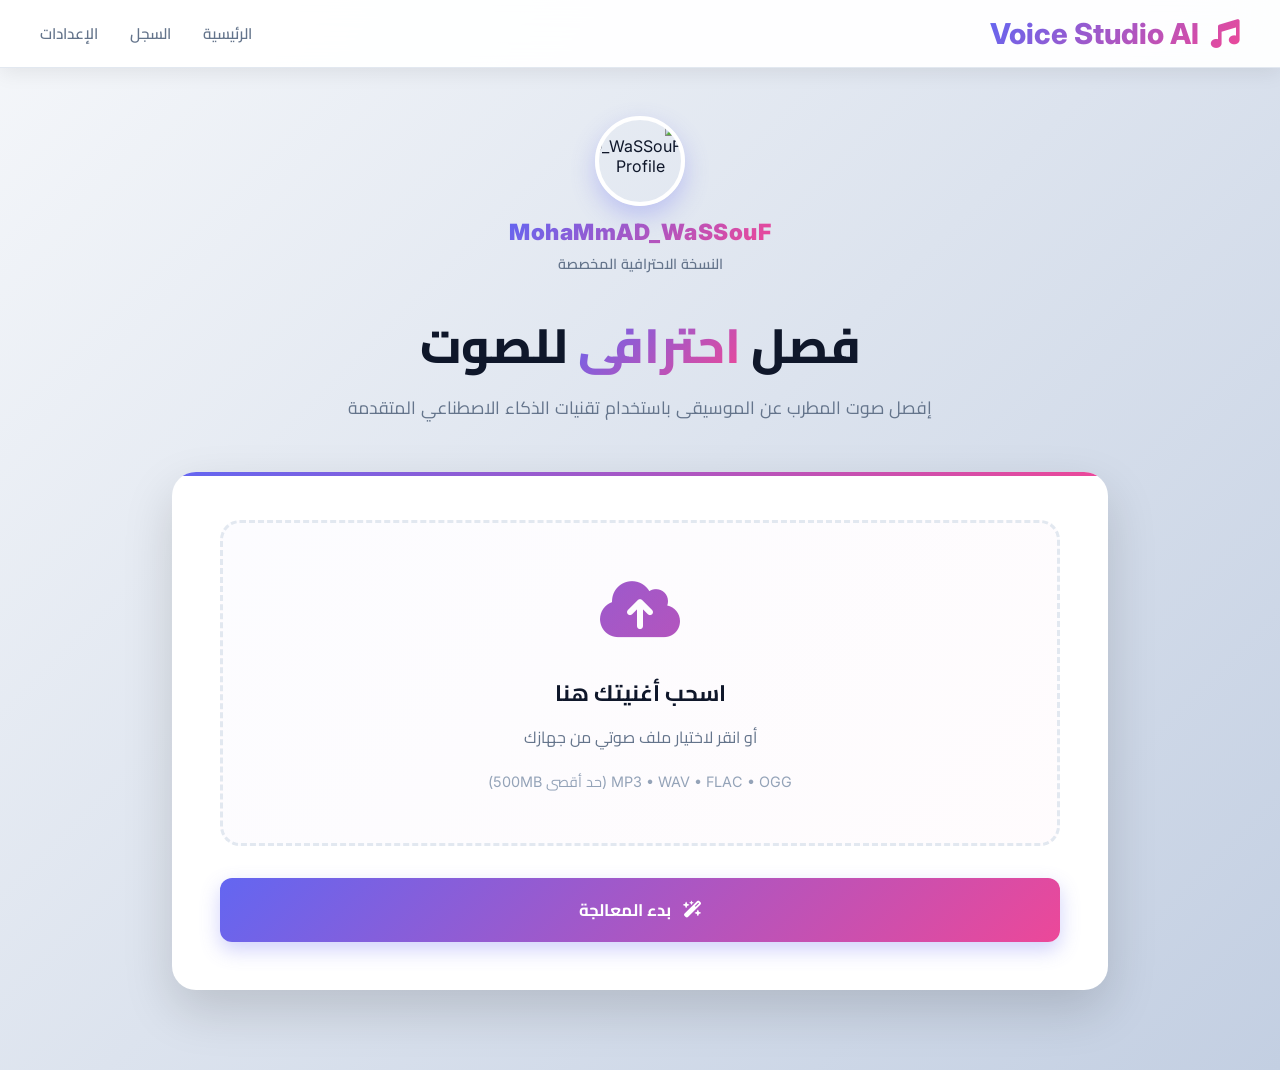
==== index.html @ 157fcd75 "Add files via upload" ====
<!DOCTYPE html>
<html lang="ar" dir="rtl"><head><link rel="manifest" href="manifest.json">

  <meta name="description" content="وصف موقعك لمحركات البحث يكتب هنا.">
  <meta name="keywords" content="كلمات, مفتاحية, عن, الموقع">
  <meta name="author" content="اسم المطور">
  <meta name="robots" content="index, follow">
  <meta name="theme-color" content="#000000">
  <link rel="canonical" href="https://yourdomain.com/">

  <meta property="og:type" content="website">
  <meta property="og:url" content="https://yourdomain.com/">
  <meta property="og:title" content="AI Voice Studio Pro - منصة فصل الصوت الذكية">
  <meta property="og:description" content="وصف الموقع الذي يظهر عند مشاركة الرابط.">
  <meta property="og:image" content="icon-512.png">
  <meta property="og:image:width" content="1200">
  <meta property="og:image:height" content="630">
  <meta property="og:locale" content="ar_AR">
  <meta property="og:site_name" content="AI Voice Studio Pro - منصة فصل الصوت الذكية">

  <meta name="twitter:card" content="summary_large_image">
  <meta name="twitter:title" content="AI Voice Studio Pro - منصة فصل الصوت الذكية">
  <meta name="twitter:description" content="وصف خاص يظهر على منصة تويتر.">
  <meta name="twitter:image" content="icon-512.png">

  <link rel="icon" type="image/png" sizes="192x192" href="icon-192.png">
  <link rel="apple-touch-icon" href="icon-192.png">
  <meta charset="UTF-8">
  <meta name="viewport" content="width=device-width, initial-scale=1.0">
  <title>AI Voice Studio Pro - منصة فصل الصوت الذكية</title>
  <link href="https://fonts.googleapis.com/css2?family=Inter:wght@400;500;600;700;800&amp;family=Cairo:wght@400;600;700;900&amp;display=swap" rel="stylesheet">
  <link rel="stylesheet" href="https://cdnjs.cloudflare.com/ajax/libs/font-awesome/6.4.0/css/all.min.css">

  <link rel="stylesheet" href="style.css">
</head>

<body>
  <!-- NAVBAR -->
  <nav class="navbar">
    <div class="navbar-container">
      <div class="logo">
        <i class="fas fa-music"></i>
        Voice Studio AI
      </div>
      <div class="nav-links">
        <a href="#" class="nav-link" onclick="showPage('home')">الرئيسية</a>
        <a href="#" class="nav-link" onclick="showPage('history')">السجل</a>
        <a href="#" class="nav-link" onclick="showPage('settings')">الإعدادات</a>
      </div>
    </div>
  </nav>

  <!-- HOME PAGE -->
  <div id="home" class="page active">
    <div class="container">

      <!-- PROFILE SECTION ADDED HERE -->
      <div class="profile-wrapper">
        <img src="https://midomido.neocities.org/Imageme/file_00000000b0e471f4bb14b679b943d519.png" alt="MohaMmAD_WaSSouF Profile" class="profile-avatar">
        <h2 class="profile-name">MohaMmAD_WaSSouF</h2>
        <p style="font-size: 0.9rem; color: var(--text-light); margin-top: 5px; font-weight: 600;">النسخة الاحترافية المخصصة</p>
      </div>

      <div class="header-section">
        <h1>فصل <span class="gradient-text">احترافي</span> للصوت</h1>
        <p>إفصل صوت المطرب عن الموسيقى باستخدام تقنيات الذكاء الاصطناعي المتقدمة</p>
      </div>

      <div class="main-card">
        <div class="upload-area" id="uploadArea" ondrop="handleDrop(event)" ondragover="handleDragOver(event)" ondragleave="handleDragLeave(event)" onclick="document.getElementById('audioFile').click()">
          <div class="upload-icon">
            <i class="fas fa-cloud-arrow-up"></i>
          </div>
          <h2 class="upload-title">اسحب أغنيتك هنا</h2>
          <p class="upload-desc">أو انقر لاختيار ملف صوتي من جهازك</p>
          <p style="color: #94a3b8; font-size: 0.9rem;">MP3 • WAV • FLAC • OGG (حد أقصى 500MB)</p>
        </div>

        <input type="file" id="audioFile" accept="audio/*" onchange="handleFileSelect(event)">

        <div class="file-info-section" id="fileInfo">
          <div class="file-details">
            <div class="detail-box">
              <div class="detail-label">اسم الملف</div>
              <div class="detail-value" id="fileName">-</div>
            </div>
            <div class="detail-box">
              <div class="detail-label">الحجم</div>
              <div class="detail-value" id="fileSize">-</div>
            </div>
            <div class="detail-box">
              <div class="detail-label">المدة</div>
              <div class="detail-value" id="fileDuration">-</div>
            </div>
            <div class="detail-box">
              <div class="detail-label">الجودة</div>
              <div class="detail-value">320 kbps</div>
            </div>
          </div>
        </div>

        <div class="waveform-section" id="waveformSection">
          <div class="waveform-title">🎵 معاينة موجة الصوت</div>
          <canvas id="waveformCanvas"></canvas>
        </div>

        <div class="settings-section" id="settingsSection">
          <div class="settings-title">
            <i class="fas fa-sliders"></i> إعدادات المعالجة
          </div>
          <div class="settings-grid">
            <div class="setting-group">
              <label class="setting-label">دقة المعالجة</label>
              <select id="cfg_window" class="setting-select">
                <option value="320">عادي - سريع</option>
                <option value="512">متوازن - موصى به</option>
                <option value="1024" selected="">عالي - الأفضل</option>
              </select>
            </div>
            <div class="setting-group">
              <label class="setting-label">قوة العزل (1-10)</label>
              <input type="range" id="cfg_agg" min="1" max="10" value="5" style="width: 100%;">
              <small style="color: var(--text-light); margin-top: 0.5rem;">القيمة الحالية: <span id="aggValue">5</span></small>
            </div>
          </div>
          <div style="display: flex; flex-direction: column; gap: 0.75rem;">
            <label class="setting-checkbox">
              <input type="checkbox" id="cfg_post" checked="">
              <span>تصفية التشويش والضوضاء</span>
            </label>
            <label class="setting-checkbox">
              <input type="checkbox" id="cfg_high" checked="">
              <span>معالجة الترددات العالية</span>
            </label>
            <label class="setting-checkbox">
              <input type="checkbox" id="cfg_tta">
              <span>تحسين الذكاء الاصطناعي (TTA)</span>
            </label>
          </div>
        </div>

        <div class="progress-section" id="progressSection">
          <div class="progress-header">
            <span class="progress-status" id="progressStatus">جاري المعالجة...</span>
            <span class="progress-percent" id="progressPercent">0%</span>
          </div>
          <div class="progress-bar">
            <div class="progress-fill" id="progressFill"></div>
          </div>
          <div class="steps-container">
            <div class="step" id="step1">
              <div class="step-icon"><i class="fas fa-cloud-arrow-up"></i></div>
              <div class="step-label">الرفع</div>
            </div>
            <div class="step" id="step2">
              <div class="step-icon"><i class="fas fa-wand-magic-sparkles"></i></div>
              <div class="step-label">التحليل</div>
            </div>
            <div class="step" id="step3">
              <div class="step-icon"><i class="fas fa-sliders"></i></div>
              <div class="step-label">المعالجة</div>
            </div>
            <div class="step" id="step4">
              <div class="step-icon"><i class="fas fa-check"></i></div>
              <div class="step-label">الإنهاء</div>
            </div>
          </div>
        </div>

        <div class="results-section" id="resultsSection">
          <!-- Vocals -->
          <div class="result-item vocal">
            <div class="result-header">
              <div class="result-icon vocal"><i class="fas fa-microphone"></i></div>
              <div class="result-info">
                <h3>صوت المطرب</h3>
                <p>المسار الصوتي المعزول بنقاء عالي</p>
              </div>
            </div>
            <div class="player-container">
              <button class="play-btn" onclick="togglePlay('vocalAudio', this)">
                <i class="fas fa-play"></i>
              </button>
              <div class="timeline-container">
                <div class="time-display">
                  <span id="vocalCurrent">0:00</span>
                  <span id="vocalTotal">0:00</span>
                </div>
                <input type="range" class="timeline" id="vocalSeek" min="0" max="100" value="0" oninput="seekAudio('vocalAudio', this.value)">
              </div>
            </div>
            <audio id="vocalAudio" ontimeupdate="updateProgress('vocalAudio', 'vocalSeek', 'vocalCurrent')" onloadedmetadata="setDuration('vocalAudio', 'vocalTotal')"></audio>
            <button class="btn btn-secondary btn-sm" onclick="downloadAudio('vocalAudio', 'Vocals.wav')">
              <i class="fas fa-download"></i> تحميل
            </button>
          </div>

          <!-- Instrumental -->
          <div class="result-item inst">
            <div class="result-header">
              <div class="result-icon inst"><i class="fas fa-music"></i></div>
              <div class="result-info">
                <h3>الموسيقى الخلفية</h3>
                <p>المسار الموسيقي المعزول بشكل نظيف</p>
              </div>
            </div>
            <div class="player-container">
              <button class="play-btn" onclick="togglePlay('instAudio', this)">
                <i class="fas fa-play"></i>
              </button>
              <div class="timeline-container">
                <div class="time-display">
                  <span id="instCurrent">0:00</span>
                  <span id="instTotal">0:00</span>
                </div>
                <input type="range" class="timeline" id="instSeek" min="0" max="100" value="0" oninput="seekAudio('instAudio', this.value)">
              </div>
            </div>
            <audio id="instAudio" ontimeupdate="updateProgress('instAudio', 'instSeek', 'instCurrent')" onloadedmetadata="setDuration('instAudio', 'instTotal')"></audio>
            <button class="btn btn-secondary btn-sm" onclick="downloadAudio('instAudio', 'Instrumental.wav')">
              <i class="fas fa-download"></i> تحميل
            </button>
          </div>
        </div>

        <button class="btn btn-primary" id="processBtn" onclick="startProcessing()" style="margin-top: 2rem;">
          <i class="fas fa-wand-magic-sparkles"></i> بدء المعالجة
        </button>
      </div>
    </div>
  </div>

  <!-- HISTORY PAGE -->
  <div id="history" class="page">
    <div class="container">
      <h1 style="margin-bottom: 2rem;">📋 سجل المعالجات</h1>
      <div class="main-card">
        <div id="historyList"></div>
        <button class="btn btn-secondary" onclick="clearHistory()" style="margin-top: 1rem;">
          <i class="fas fa-trash"></i> مسح السجل
        </button>
      </div>
    </div>
  </div>

  <!-- SETTINGS PAGE -->
  <div id="settings" class="page">
    <div class="container">
      <h1 style="margin-bottom: 2rem;">⚙️ الإعدادات المتقدمة</h1>
      <div class="main-card">
        <div class="settings-section show">
          <div class="settings-title">
            <i class="fas fa-sliders"></i> إعدادات المحرك المتقدمة
          </div>
          <button class="btn btn-primary" onclick="saveSettings()">
            <i class="fas fa-save"></i> حفظ الإعدادات
          </button>
        </div>
      </div>
    </div>
  </div>

  <!-- TOAST CONTAINER -->
  <div class="toast-container" id="toastContainer"></div>




    <script type="module" src="script.js"></script>


<script>if('serviceWorker' in navigator){window.addEventListener('load',()=>{navigator.serviceWorker.register('sw.js').then(r=>console.log('SW registered:',r.scope)).catch(e=>console.error('SW registration failed:',e));});}</script></body></html>
---- style.css ----
* {
  margin: 0;
  padding: 0;
  box-sizing: border-box;
}

:root {
  --primary: #6366f1;
  --primary-light: #818cf8;
  --secondary: #ec4899;
  --accent: #14b8a6;
  --success: #10b981;
  --warning: #f59e0b;
  --danger: #ef4444;
  --bg-main: #ffffff;
  --bg-light: #f8fafc;
  --bg-dark: #1e293b;
  --text-dark: #0f172a;
  --text-light: #64748b;
  --border-color: #e2e8f0;
  --shadow: 0 10px 30px rgba(0, 0, 0, 0.1);
  --shadow-lg: 0 20px 50px rgba(0, 0, 0, 0.15);
}

html {
  scroll-behavior: smooth;
}

body {
  font-family: 'Inter', 'Cairo', sans-serif;
  background: linear-gradient(135deg, #f5f7fa 0%, #c3cfe2 100%);
  min-height: 100vh;
  color: var(--text-dark);
}

/* ====== NAVBAR ====== */
.navbar {
  background: rgba(255, 255, 255, 0.95);
  backdrop-filter: blur(20px);
  box-shadow: 0 4px 20px rgba(0, 0, 0, 0.08);
  padding: 1rem 2rem;
  position: sticky;
  top: 0;
  z-index: 100;
  border-bottom: 1px solid var(--border-color);
}

.navbar-container {
  max-width: 1200px;
  margin: 0 auto;
  display: flex;
  justify-content: space-between;
  align-items: center;
}

.logo {
  font-size: 1.8rem;
  font-weight: 800;
  background: linear-gradient(135deg, var(--primary) 0%, var(--secondary) 100%);
  -webkit-background-clip: text;
  -webkit-text-fill-color: transparent;
  display: flex;
  align-items: center;
  gap: 0.75rem;
}

.nav-links {
  display: flex;
  gap: 2rem;
  align-items: center;
}

.nav-link {
  text-decoration: none;
  color: var(--text-light);
  font-weight: 600;
  font-size: 0.95rem;
  transition: all 0.3s ease;
  position: relative;
}

.nav-link:hover {
  color: var(--primary);
}

.nav-link::after {
  content: '';
  position: absolute;
  bottom: -5px;
  left: 0;
  width: 0;
  height: 2px;
  background: var(--primary);
  transition: width 0.3s ease;
}

.nav-link:hover::after {
  width: 100%;
}

/* ====== MAIN CONTAINER ====== */
.container {
  max-width: 1000px;
  margin: 0 auto;
  padding: 3rem 2rem;
}

/* ====== HEADER SECTION ====== */
.header-section {
  text-align: center;
  margin-bottom: 3rem;
  animation: slideDown 0.6s ease;
}

@keyframes slideDown {
  from {
    opacity: 0;
    transform: translateY(-20px);
  }

  to {
    opacity: 1;
    transform: translateY(0);
  }
}

.header-section h1 {
  font-size: 3rem;
  font-weight: 800;
  margin-bottom: 1rem;
  color: var(--text-dark);
  line-height: 1.2;
}

.header-section .gradient-text {
  background: linear-gradient(135deg, var(--primary) 0%, var(--secondary) 100%);
  -webkit-background-clip: text;
  -webkit-text-fill-color: transparent;
}

.header-section p {
  font-size: 1.1rem;
  color: var(--text-light);
  max-width: 600px;
  margin: 0 auto;
}

/* ====== CARD CONTAINER ====== */
.main-card {
  background: white;
  border-radius: 24px;
  padding: 3rem;
  box-shadow: var(--shadow-lg);
  margin-bottom: 2rem;
  overflow: hidden;
  position: relative;
}

.main-card::before {
  content: '';
  position: absolute;
  top: 0;
  left: 0;
  right: 0;
  height: 4px;
  background: linear-gradient(90deg, var(--primary) 0%, var(--secondary) 100%);
}

/* ====== PROFILE SECTION ====== */
.profile-wrapper {
  display: flex;
  flex-direction: column;
  align-items: center;
  margin-bottom: 2.5rem;
  text-align: center;
  animation: slideDown 0.6s ease;
}

.profile-avatar {
  width: 90px;
  height: 90px;
  border-radius: 50%;
  object-fit: cover;
  border: 4px solid #ffffff;
  box-shadow: 0 10px 25px rgba(99, 102, 241, 0.3);
  margin-bottom: 12px;
}

.profile-name {
  font-size: 1.4rem;
  font-weight: 900;
  background: linear-gradient(135deg, var(--primary) 0%, var(--secondary) 100%);
  -webkit-background-clip: text;
  -webkit-text-fill-color: transparent;
  margin: 0;
  letter-spacing: 0.5px;
}

/* ====== UPLOAD SECTION ====== */
.upload-area {
  border: 3px dashed var(--border-color);
  border-radius: 20px;
  padding: 3rem;
  text-align: center;
  cursor: pointer;
  transition: all 0.3s ease;
  background: linear-gradient(135deg, rgba(99, 102, 241, 0.02) 0%, rgba(236, 72, 153, 0.02) 100%);
}

.upload-area:hover {
  border-color: var(--primary);
  background: linear-gradient(135deg, rgba(99, 102, 241, 0.05) 0%, rgba(236, 72, 153, 0.05) 100%);
  transform: translateY(-2px);
}

.upload-area.dragover {
  border-color: var(--accent);
  background: linear-gradient(135deg, rgba(20, 184, 166, 0.1) 0%, rgba(99, 102, 241, 0.1) 100%);
  transform: scale(1.02);
}

.upload-icon {
  font-size: 4rem;
  background: linear-gradient(135deg, var(--primary) 0%, var(--secondary) 100%);
  -webkit-background-clip: text;
  -webkit-text-fill-color: transparent;
  margin-bottom: 1.5rem;
  animation: float 3s ease-in-out infinite;
}

@keyframes float {

  0%,
  100% {
    transform: translateY(0px);
  }

  50% {
    transform: translateY(-10px);
  }
}

.upload-title {
  font-size: 1.4rem;
  font-weight: 700;
  margin-bottom: 0.5rem;
  color: var(--text-dark);
}

.upload-desc {
  color: var(--text-light);
  font-size: 1rem;
  margin-bottom: 1rem;
}

#audioFile {
  display: none;
}

/* ====== FILE INFO SECTION ====== */
.file-info-section {
  display: none;
  margin-top: 2rem;
  animation: slideUp 0.4s ease;
}

@keyframes slideUp {
  from {
    opacity: 0;
    transform: translateY(20px);
  }

  to {
    opacity: 1;
    transform: translateY(0);
  }
}

.file-info-section.show {
  display: block;
}

.file-details {
  display: grid;
  grid-template-columns: repeat(auto-fit, minmax(150px, 1fr));
  gap: 1.5rem;
  margin-bottom: 2rem;
}

.detail-box {
  background: var(--bg-light);
  padding: 1.5rem;
  border-radius: 16px;
  text-align: center;
  border: 2px solid var(--border-color);
  transition: all 0.3s ease;
}

.detail-box:hover {
  border-color: var(--primary);
  background: rgba(99, 102, 241, 0.05);
}

.detail-label {
  color: var(--text-light);
  font-size: 0.85rem;
  text-transform: uppercase;
  letter-spacing: 1px;
  margin-bottom: 0.5rem;
  font-weight: 600;
}

.detail-value {
  font-size: 1.3rem;
  font-weight: 700;
  background: linear-gradient(135deg, var(--primary) 0%, var(--secondary) 100%);
  -webkit-background-clip: text;
  -webkit-text-fill-color: transparent;
}

/* ====== WAVEFORM ====== */
.waveform-section {
  display: none;
  margin-top: 2rem;
}

.waveform-section.show {
  display: block;
}

.waveform-title {
  font-size: 0.9rem;
  color: var(--text-light);
  text-transform: uppercase;
  letter-spacing: 1px;
  margin-bottom: 1rem;
  font-weight: 600;
}

canvas {
  width: 100%;
  height: 150px;
  background: linear-gradient(135deg, var(--bg-light) 0%, rgba(99, 102, 241, 0.05) 100%);
  border-radius: 12px;
  display: block;
}

/* ====== SETTINGS SECTION ====== */
.settings-section {
  margin: 2rem 0;
  padding: 2rem;
  background: var(--bg-light);
  border-radius: 16px;
  display: none;
}

.settings-section.show {
  display: block;
}

.settings-title {
  font-size: 1.2rem;
  font-weight: 700;
  margin-bottom: 1.5rem;
  display: flex;
  align-items: center;
  gap: 0.75rem;
}

.settings-grid {
  display: grid;
  grid-template-columns: repeat(auto-fit, minmax(250px, 1fr));
  gap: 1.5rem;
  margin-bottom: 1.5rem;
}

.setting-group {
  display: flex;
  flex-direction: column;
}

.setting-label {
  font-weight: 600;
  margin-bottom: 0.75rem;
  color: var(--text-dark);
  font-size: 0.95rem;
}

.setting-select,
.setting-input {
  padding: 0.75rem;
  border: 2px solid var(--border-color);
  border-radius: 10px;
  font-size: 0.95rem;
  transition: all 0.3s ease;
  background: white;
  color: var(--text-dark);
  font-family: inherit;
}

.setting-select:focus,
.setting-input:focus {
  outline: none;
  border-color: var(--primary);
  box-shadow: 0 0 0 3px rgba(99, 102, 241, 0.1);
}

.setting-checkbox {
  display: flex;
  align-items: center;
  gap: 0.75rem;
  cursor: pointer;
  padding: 0.75rem;
  border-radius: 10px;
  transition: all 0.3s ease;
}

.setting-checkbox:hover {
  background: rgba(99, 102, 241, 0.1);
}

.setting-checkbox input[type="checkbox"] {
  width: 20px;
  height: 20px;
  cursor: pointer;
  accent-color: var(--primary);
}

/* ====== PROGRESS SECTION ====== */
.progress-section {
  display: none;
  margin: 2rem 0;
}

.progress-section.show {
  display: block;
  animation: slideUp 0.4s ease;
}

.progress-header {
  display: flex;
  justify-content: space-between;
  align-items: center;
  margin-bottom: 1rem;
}

.progress-status {
  font-weight: 700;
  color: var(--text-dark);
}

.progress-percent {
  background: linear-gradient(135deg, var(--primary) 0%, var(--secondary) 100%);
  -webkit-background-clip: text;
  -webkit-text-fill-color: transparent;
  font-weight: 700;
}

.progress-bar {
  width: 100%;
  height: 12px;
  background: var(--border-color);
  border-radius: 10px;
  overflow: hidden;
  margin-bottom: 1.5rem;
}

.progress-fill {
  height: 100%;
  background: linear-gradient(90deg, var(--primary) 0%, var(--secondary) 100%);
  width: 0%;
  transition: width 0.3s ease;
  border-radius: 10px;
}

.steps-container {
  display: grid;
  grid-template-columns: repeat(4, 1fr);
  gap: 1rem;
}

.step {
  display: flex;
  flex-direction: column;
  align-items: center;
  gap: 0.5rem;
  padding: 1rem;
  background: white;
  border-radius: 12px;
  border: 2px solid var(--border-color);
  transition: all 0.3s ease;
}

.step.active {
  border-color: var(--primary);
  background: rgba(99, 102, 241, 0.05);
}

.step.done {
  border-color: var(--success);
  background: rgba(16, 185, 129, 0.05);
}

.step-icon {
  width: 40px;
  height: 40px;
  border-radius: 50%;
  display: flex;
  align-items: center;
  justify-content: center;
  font-size: 1.2rem;
  background: var(--border-color);
  color: var(--text-light);
  transition: all 0.3s ease;
}

.step.active .step-icon {
  background: linear-gradient(135deg, var(--primary) 0%, var(--secondary) 100%);
  color: white;
  animation: pulse 1.5s infinite;
}

.step.done .step-icon {
  background: var(--success);
  color: white;
}

@keyframes pulse {

  0%,
  100% {
    opacity: 1;
  }

  50% {
    opacity: 0.7;
  }
}

.step-label {
  font-size: 0.85rem;
  font-weight: 600;
  color: var(--text-light);
}

.step.active .step-label {
  color: var(--primary);
}

.step.done .step-label {
  color: var(--success);
}

/* ====== RESULTS SECTION ====== */
.results-section {
  display: none;
  margin-top: 2rem;
}

.results-section.show {
  display: block;
  animation: slideUp 0.4s ease;
}

.result-item {
  background: white;
  border-radius: 20px;
  padding: 2rem;
  margin-bottom: 1.5rem;
  border: 2px solid var(--border-color);
  transition: all 0.3s ease;
  overflow: hidden;
  position: relative;
}

.result-item:hover {
  border-color: var(--primary);
  box-shadow: 0 15px 40px rgba(99, 102, 241, 0.15);
  transform: translateY(-5px);
}

.result-item.vocal {
  border-left: 5px solid var(--secondary);
}

.result-item.inst {
  border-left: 5px solid var(--accent);
}

.result-header {
  display: flex;
  align-items: center;
  gap: 1.5rem;
  margin-bottom: 1.5rem;
  padding-bottom: 1.5rem;
  border-bottom: 2px solid var(--border-color);
}

.result-icon {
  width: 60px;
  height: 60px;
  border-radius: 16px;
  display: flex;
  align-items: center;
  justify-content: center;
  font-size: 1.8rem;
  flex-shrink: 0;
}

.result-icon.vocal {
  background: linear-gradient(135deg, rgba(236, 72, 153, 0.2) 0%, rgba(236, 72, 153, 0.1) 100%);
  color: var(--secondary);
}

.result-icon.inst {
  background: linear-gradient(135deg, rgba(20, 184, 166, 0.2) 0%, rgba(20, 184, 166, 0.1) 100%);
  color: var(--accent);
}

.result-info h3 {
  font-size: 1.3rem;
  font-weight: 700;
  margin-bottom: 0.25rem;
}

.result-info p {
  color: var(--text-light);
  font-size: 0.95rem;
}

/* ====== AUDIO PLAYER ====== */
.player-container {
  display: flex;
  align-items: center;
  gap: 1.5rem;
  margin-bottom: 1.5rem;
  padding: 1rem;
  background: var(--bg-light);
  border-radius: 14px;
}

.play-btn {
  width: 50px;
  height: 50px;
  border-radius: 50%;
  border: none;
  background: linear-gradient(135deg, var(--primary) 0%, var(--secondary) 100%);
  color: white;
  cursor: pointer;
  display: flex;
  align-items: center;
  justify-content: center;
  font-size: 1.2rem;
  transition: all 0.3s ease;
  flex-shrink: 0;
  box-shadow: 0 5px 20px rgba(99, 102, 241, 0.3);
}

.play-btn:hover {
  transform: scale(1.1);
  box-shadow: 0 8px 30px rgba(99, 102, 241, 0.4);
}

.play-btn:active {
  transform: scale(0.95);
}

.timeline-container {
  flex: 1;
}

.time-display {
  display: flex;
  justify-content: space-between;
  font-size: 0.85rem;
  color: var(--text-light);
  margin-bottom: 0.75rem;
  font-weight: 600;
}

.timeline {
  width: 100%;
  height: 6px;
  background: var(--border-color);
  border-radius: 10px;
  cursor: pointer;
  -webkit-appearance: none;
  appearance: none;
  outline: none;
}

.timeline::-webkit-slider-thumb {
  -webkit-appearance: none;
  appearance: none;
  width: 16px;
  height: 16px;
  border-radius: 50%;
  background: linear-gradient(135deg, var(--primary) 0%, var(--secondary) 100%);
  cursor: pointer;
  box-shadow: 0 2px 10px rgba(99, 102, 241, 0.4);
}

.timeline::-moz-range-thumb {
  width: 16px;
  height: 16px;
  border-radius: 50%;
  background: linear-gradient(135deg, var(--primary) 0%, var(--secondary) 100%);
  cursor: pointer;
  border: none;
  box-shadow: 0 2px 10px rgba(99, 102, 241, 0.4);
}

audio {
  display: none;
}

/* ====== BUTTONS ====== */
.btn {
  padding: 0.75rem 1.5rem;
  border: none;
  border-radius: 12px;
  font-weight: 600;
  cursor: pointer;
  transition: all 0.3s ease;
  display: inline-flex;
  align-items: center;
  justify-content: center;
  gap: 0.75rem;
  font-size: 1rem;
  font-family: inherit;
}

.btn-primary {
  background: linear-gradient(135deg, var(--primary) 0%, var(--secondary) 100%);
  color: white;
  width: 100%;
  padding: 1rem;
  font-size: 1.05rem;
  font-weight: 700;
  box-shadow: 0 8px 20px rgba(99, 102, 241, 0.3);
  border: none;
}

.btn-primary:hover {
  transform: translateY(-3px);
  box-shadow: 0 12px 30px rgba(99, 102, 241, 0.4);
}

.btn-primary:active {
  transform: translateY(-1px);
}

.btn-primary:disabled {
  opacity: 0.7;
  cursor: not-allowed;
  transform: none;
}

.btn-secondary {
  background: white;
  border: 2px solid var(--border-color);
  color: var(--text-dark);
  width: 100%;
}

.btn-secondary:hover {
  border-color: var(--primary);
  color: var(--primary);
  background: rgba(99, 102, 241, 0.05);
}

.btn-sm {
  padding: 0.6rem 1.2rem;
  font-size: 0.9rem;
  width: auto;
}

/* ====== TOAST NOTIFICATIONS ====== */
.toast-container {
  position: fixed;
  bottom: 2rem;
  right: 2rem;
  display: flex;
  flex-direction: column;
  gap: 1rem;
  z-index: 2000;
}

.toast {
  background: white;
  border-radius: 12px;
  padding: 1rem 1.5rem;
  display: flex;
  align-items: center;
  gap: 1rem;
  min-width: 300px;
  box-shadow: 0 10px 30px rgba(0, 0, 0, 0.2);
  animation: slideInRight 0.3s ease;
  border-left: 4px solid var(--primary);
}

.toast.success {
  border-left-color: var(--success);
}

.toast.error {
  border-left-color: var(--danger);
}

.toast.warning {
  border-left-color: var(--warning);
}

@keyframes slideInRight {
  from {
    transform: translateX(400px);
    opacity: 0;
  }

  to {
    transform: translateX(0);
    opacity: 1;
  }
}

/* ====== RESPONSIVE ====== */
@media (max-width: 768px) {
  .navbar {
    padding: 1rem;
  }

  .navbar-container {
    flex-direction: column;
    gap: 1rem;
  }

  .nav-links {
    gap: 1rem;
    font-size: 0.85rem;
  }

  .header-section h1 {
    font-size: 1.8rem;
  }

  .container {
    padding: 1.5rem 1rem;
  }

  .main-card {
    padding: 1.5rem;
  }

  .upload-icon {
    font-size: 2.5rem;
  }

  .file-details {
    grid-template-columns: 1fr 1fr;
  }

  .steps-container {
    grid-template-columns: repeat(2, 1fr);
  }

  .toast-container {
    right: 1rem;
    left: 1rem;
  }

  .toast {
    min-width: auto;
  }

  .result-header {
    flex-direction: column;
    align-items: flex-start;
  }

  .player-container {
    flex-wrap: wrap;
  }
}

.loader {
  width: 30px;
  height: 30px;
  border: 3px solid var(--border-color);
  border-top-color: var(--primary);
  border-radius: 50%;
  animation: spin 0.8s linear infinite;
}

@keyframes spin {
  to {
    transform: rotate(360deg);
  }
}

/* ====== PAGE TRANSITIONS ====== */
.page {
  display: none;
  animation: fadeIn 0.4s ease;
}

.page.active {
  display: block;
}

@keyframes fadeIn {
  from {
    opacity: 0;
    transform: translateY(10px);
  }

  to {
    opacity: 1;
    transform: translateY(0);
  }
}
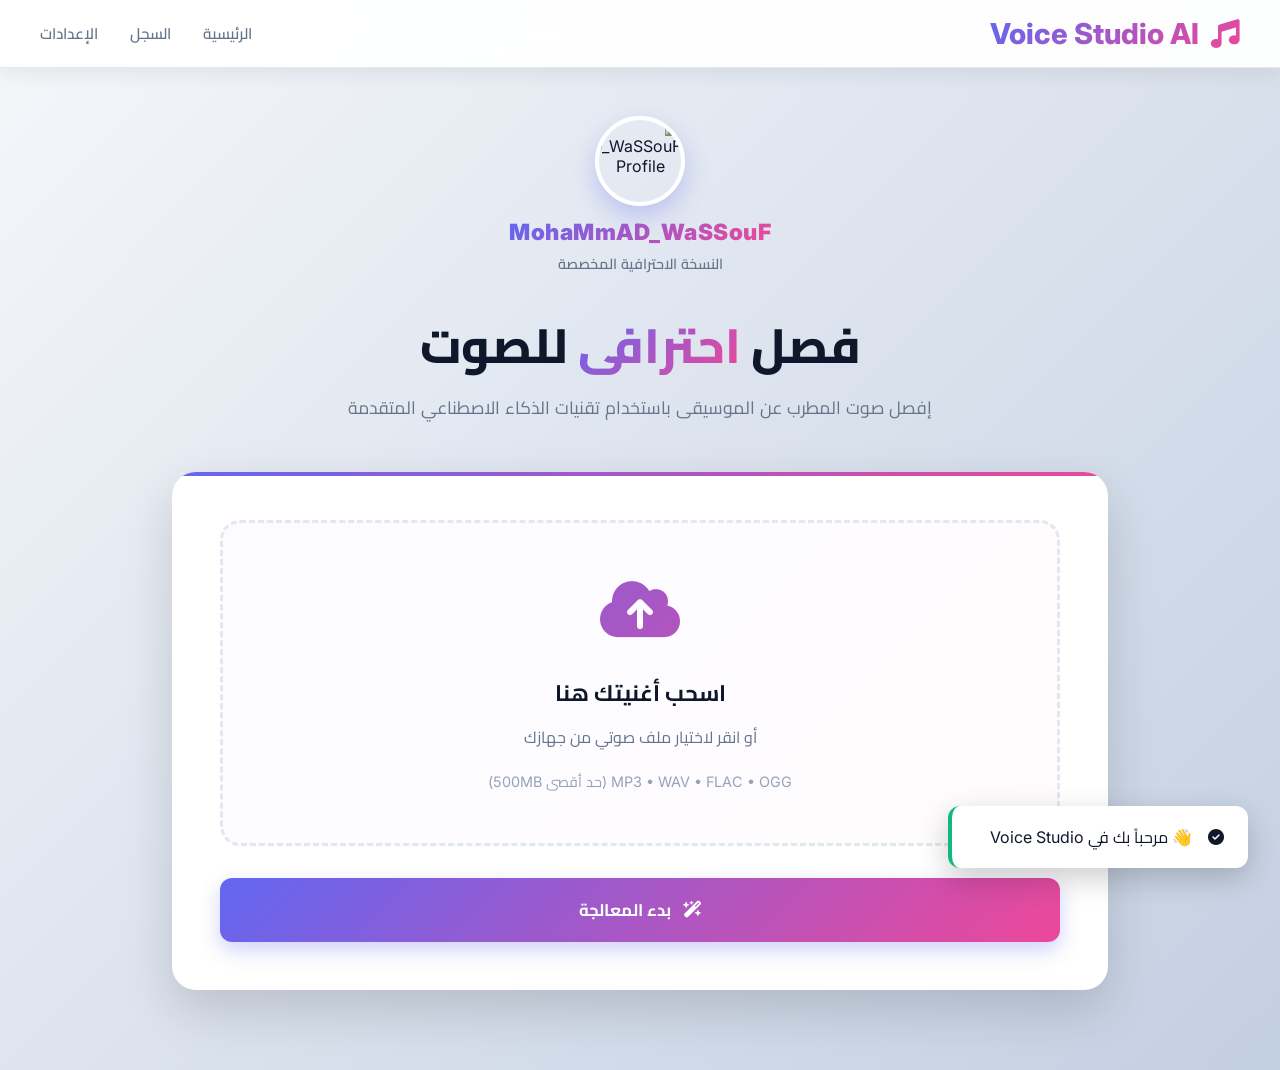
==== commit da4c6073: "Add files via upload" ====
--- a/index.html
+++ b/index.html
@@ -266,7 +266,7 @@
 
 
 
-    <script type="module" src="script.js"></script>
+    <script src="script.js"></script>
 
 
 <script>if('serviceWorker' in navigator){window.addEventListener('load',()=>{navigator.serviceWorker.register('sw.js').then(r=>console.log('SW registered:',r.scope)).catch(e=>console.error('SW registration failed:',e));});}</script></body></html>
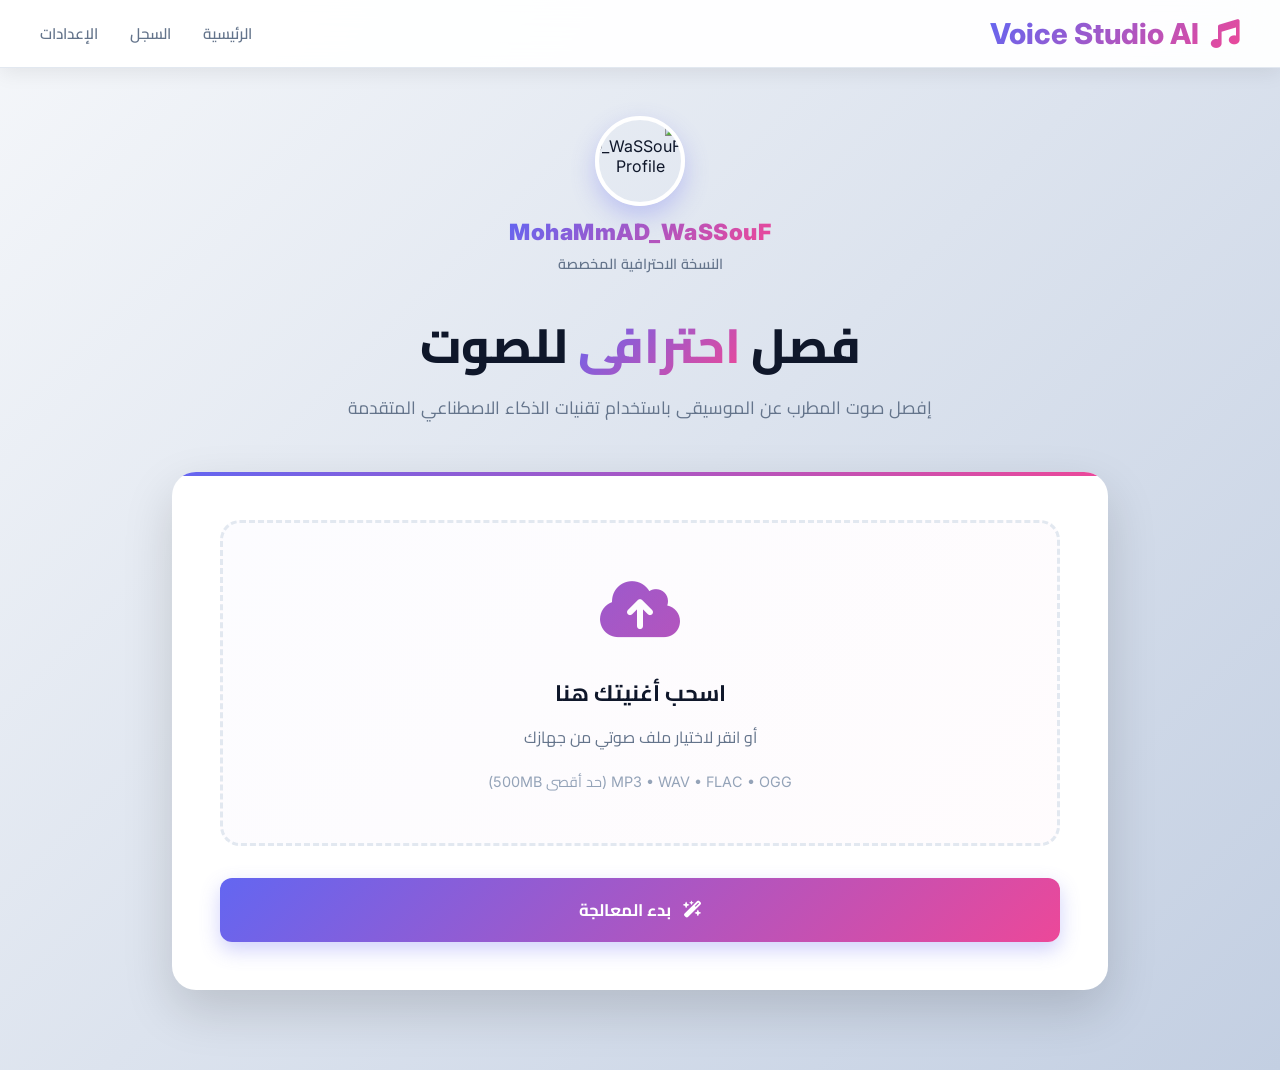
==== commit b9a3e4c0: "Add files via upload" ====
--- a/index.html
+++ b/index.html
@@ -252,6 +252,13 @@
           <div class="settings-title">
             <i class="fas fa-sliders"></i> إعدادات المحرك المتقدمة
           </div>
+          
+          <div class="setting-group" style="margin-bottom: 1.5rem;">
+            <label class="setting-label">Hugging Face Token (مفتاح الربط)</label>
+            <input type="password" id="hf_token_input" class="setting-input" placeholder="hf_..." style="width: 100%;">
+            <small style="color: var(--text-light); margin-top: 0.5rem; display: block;">سيتم حفظ المفتاح في متصفحك فقط بشكل آمن.</small>
+          </div>
+
           <button class="btn btn-primary" onclick="saveSettings()">
             <i class="fas fa-save"></i> حفظ الإعدادات
           </button>
@@ -266,7 +273,7 @@
 
 
 
-    <script src="script.js"></script>
+    <script type="module" src="script.js"></script>
 
 
 <script>if('serviceWorker' in navigator){window.addEventListener('load',()=>{navigator.serviceWorker.register('sw.js').then(r=>console.log('SW registered:',r.scope)).catch(e=>console.error('SW registration failed:',e));});}</script></body></html>
